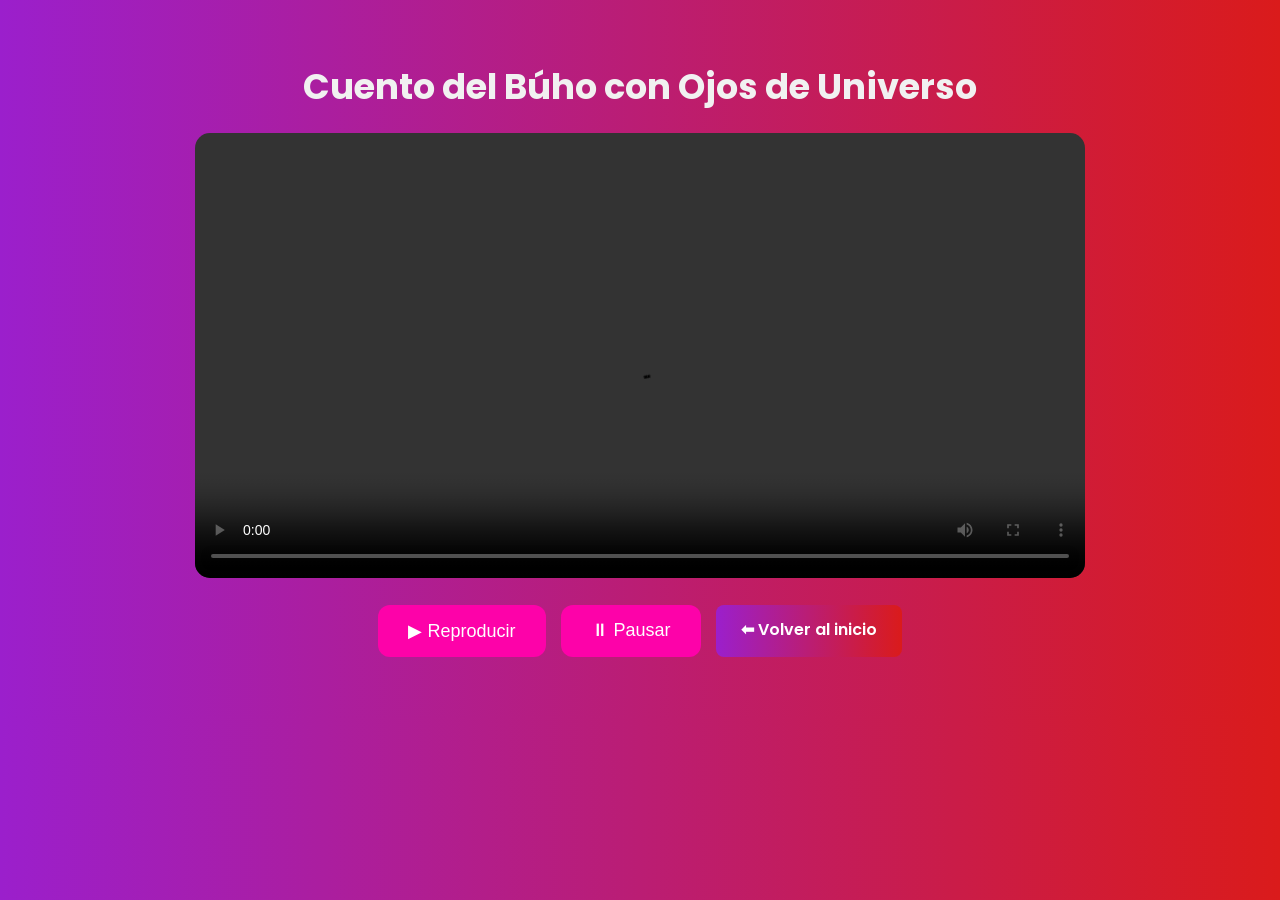
==== index.html @ 7ed65576 "Add files via upload" ====
<!DOCTYPE html>
<html lang="es">
<head>
  <meta charset="UTF-8" />
  <meta name="viewport" content="width=device-width, initial-scale=1.0" />
  <title>Cuento del Búho con Ojos de Universo</title>
  <link rel="stylesheet" href="proyectoinicio.css" />
  <style>
   .video-page {
      text-align: center;
      padding: 60px 20px;
      color: #f1f1f1;
    }

    .video-page h1 {
      font-size: 2.2rem;
      margin-bottom: 20px;
    }

    video {
      width: 80%;
      border-radius: 15px;
      margin-bottom: 20px;
    }

    .back-btn {
      background: linear-gradient(to right, #9b1fcc, #da1b1b);
      color: white;
      padding: 12px 25px;
      border-radius: 8px;
      text-decoration: none;
      font-weight: 600;
      transition: 0.3s;
    }

    .back-btn:hover {
      background: linear-gradient(to right, #9b1fcc, #da1b1b);
    }
  </style>
</head>

<body>

  <section class="video-page container">
    <h1><strong>Cuento del Búho con Ojos de Universo</strong></h1>
    <video id="video" controls autoplay>
      <source src="video/cuento-buho.mp4" type="video/mp4" />
      <track src="media/subtitulos.vtt" kind="subtitles" srclang="es" label="Español" default>
    </video>
  <div class="video-buttons">
    <button onclick="playVideo()">▶ Reproducir</button>
    <button onclick="pauseVideo()">⏸ Pausar</button>
      <a href="proyectoinicio.html" class="back-btn">⬅ Volver al inicio</a>
  </div>
  </section>
  <script>
    const video = document.getElementById("video");

    function playVideo() {
      video.play();
    }
    function pauseVideo() {
      video.pause();
    }

  </script>
  </section>

</body>
</html>
---- proyectoinicio.css ----
@import url('https://fonts.googleapis.com/css2?family=Poppins:wght@400;500;600:700;800&display=swap');

* {
    margin: 0;
    padding: 0;
    box-sizing: border-box;
    text-decoration: none;
    list-style: none;
}

body {
    font-family: 'Poppins', sans-serif;
    background-color: rgb(54, 47, 95);
}

img {
    max-width: 100%;
}

.container {
    max-width: 1200px;
    margin: 0 auto;
}

.header {
    background-image: url();
    background-position: center center;
    background-repeat: no-repeat;
    background-size: cover;
    display: flex;
    align-items: center;
    min-height: 80vh;
    padding: 80px 0;
}

.header-txt {
    font: bold;
}

.menu {
    position: absolute;
    top: 0;
    left: 0;
    right: 0;
    display: flex;
    align-items: center;
    justify-content: space-between;
}

.logo {
    color: rgb(255, 255, 255);
    font-size: 25px;
    font-weight: 800;
    text-transform: uppercase;
}

.menu .navbar ul li {
    position: relative;
    float: left;
}

.menu .navbar ul li a {
    font-size: 18px;
    padding: 20px;
    color: rgb(255, 255, 255);
    font-weight: 600;
    display: block;

}

.menu .navbar ul li a:hover {
    color: rgb(0, 0, 0);
}

#menu {
    display: none;
}

.menu-icono {
    width: 25px;
}

.menu label {
    cursor: pointer;
    display: none;

}

.header-content {
    display: flex;
}

.header-txt {
    flex-basis: 50%;
}

.header-txt h1 {
    font-size: 60px;
    color: rgb(238, 236, 236);
    line-height: 1.3;
    margin-bottom: 25px;
}

.header-txt span {
    color: rgb(0, 0, 0);
    font-size: 65px;
}

.header-txt p {
    font-size: 23px;
    color: rgb(255, 255, 255);
    margin-bottom: 45px;
}

.buttons {
    display: flex;
}

.btn-1,
.btn-2,
.btn-3 {
    display: inline-block;
    padding: 11px 35px;
    border: 2px solid rgb(255, 255, 255);
    border-radius: 25px;
    margin-right: 25px;
    font-size: 27px;
    color: rgb(65, 69, 114);
}

.btn-1:hover {
    background-color: white;
}

.popular {
    padding: 100px 0;
    text-align: center;
}

h2 {
    color: rgb(255, 255, 255);
    font-size: 35px;
    margin-bottom: 45px;

}

.popular-content {
    display: flex;

    justify-content: space-between;
}

.popular-content img {
    width: 250px;
}

.product-content {
    display: grid;
    grid-template-columns: repeat(3, 1fr);
    gap: 50px;
}

.product-1 {
    background-color: rgb(66, 57, 99);
}

.product-txt {
    padding: 50px 30px;
}

h3 {
    font-size: 20px;
    color: rgb(255, 255, 255);
    margin-bottom: 20px;
}

.price {
    display: flex;

    align-items: center;
}

.price p {
    font-size: 17px;
    color: rgb(0, 0, 0);

}

.btn-2 {
    padding: 5px 25px;
    background-color: rgb(255, 255, 255);
    margin-right: 0;
}

.contact {
    padding: 150px 300px;
}

.contact-content {
    background: linear-gradient(to right, #9b1fcc, #da1b1b);
    text-align: center;
    padding: 50px;
    border-radius: 50px;
}

form {
    display: flex;
    justify-content: center;
    margin-top: 20px;

}

input {
    padding: 18px 25px;
    background-color: rgb(255, 255, 255);
    border: 0;
    border-radius: 25px;
    outline: none;
    margin-right: 10px;
    color: rgb(0, 0, 0);
    font-size: 17px;
}

::placeholder {
    color: rgb(0, 0, 0);
    font-size: 17px;
}

.btn-3 {
    background-color: rgb(255, 255, 255);
    cursor: pointer;
    margin-right: 0;
}

.footer {
    display: flex;
    justify-content: space-between;
    align-items: center;
    padding: 5S0px 0;
}

.link ul {
    display: flex;
}

.link ul li>a {
    font-size: 17px;
    color: rgb(255, 255, 255);
    margin-right: 20px;

}

.link ul li>a:hover {
    color: rgb(0, 0, 0);
}

@media(max-width:991px) {
    .menu {
        padding: 20px;
    }

    .menu label {
        display: initial;
    }

    .menu .navbar {
        position: absolute;
        top: 100%;
        left: 0;
        right: 0;
        background-color: rgb(255, 255, 255);
        display: none;
    }

    .menu .navbar ul li a:hover {
        color: white;
    }

    .menu .navbar ul li {
        width: 100%;
    }

    #menu:checked~.navbar {
        display: initial;
    }

    .header {
        min-height: 0vh;
        padding: 80px 30px 50px 30px;
    }

    .header-txt {
        text-align: center;
        flex-basis: 100%;
    }

    .header-txt h2 {
        font-size: 50px;
        margin-bottom: 15px;

    }

    .buttons {
        justify-content: center;
    }

    .btn-1:last-of-type {
        margin-right: 0;

    }

    .popular {
        display: none;

    }

    .product {
        padding: 30px;

    }

    .product-content {
        grid-template-columns: repeat(1, 1fr);
        gap: 30px;
    }

    .product-1 img {
        width: 100%;
    }

    .contact {
        padding: 30px;
    }

    form {
        flex-direction: column;
    }

    input {
        margin: 0 0 2px 0;

    }

    .footer {
        flex-direction: column;
        text-align: center;
    }

    .link ul {
        margin-top: 20px;
    }

}

.resolucion {
    width: 99%;
    text-align: center;
}

@media (max-width: 767px) {
    .desktop {
        display: none;
    }

    .telefono {
        display: none;
    }
}
body {
      margin: 0;
      font-family: "Poppins", sans-serif;
        background: linear-gradient(to right, #9b1fcc, #da1b1b);
      color: #000000;
    }

    header {
      background: linear-gradient(to right, #90caf9, #a5d6a7, #fff59d);
      color: #fcfcfc;
      padding: 20px 0;
    }

    .container {
      width: 90%;
      max-width: 1200px;
      margin: auto;
    }

    .menu {
      display: flex;
      justify-content: space-between;
      align-items: center;
    }

    .menu .logo {
      font-size: 28px;
      font-weight: bold;
      text-decoration: none;
      color: #ffffff;
    }

    .navbar ul {
      list-style: none;
      display: flex;
      gap: 20px;
    }

    .navbar ul li a {
      text-decoration: none;
      color: #ffffff;
      font-weight: 600;
      transition: 0.3s;
    }

    .navbar ul li a:hover {
      color: #000000;
    }

    /* --- HEADER CONTENT --- */
    .header-content {
      display: flex;
      align-items: center;
      justify-content: space-between;
      gap: 20px;
      margin-top: 40px;
      flex-wrap: wrap;
    }

    .header-txt {
      flex: 1;
      min-width: 300px;
    }

    .header-txt h1 {
      font-size: 2.5rem;
      color: #ffffff;
    }

    .header-txt span {
      color: #ffffff;
    }

    .header-txt p {
      line-height: 1.6;
      margin: 20px 0;
    }

    .butons {
      display: flex;
      gap: 15px;
    }

    .btn-1 {
      background-color: #ff00d4;
      color: rgb(255, 255, 255);
      padding: 15px 25px;
      border-radius: 12px;
      text-decoration: none;
      font-size: 18px;
      font-weight: 600;
      transition: 0.3s;
    }

    .btn-1:hover {
      background-color: #dd04a0;
    }

    .header-img {
      flex: 1;
      display: flex;
      justify-content: center;
    }

    .header-img img {
      max-width: 90%;
      border-radius: 40px;
    }

    /* --- SECCIÓN POPULAR --- */
    .popular {
      text-align: center;
      margin-top: 40px;
    }

    .popular h2 {
      font-size: 2rem;
      color: #fcfcfc;
      margin-bottom: 20px;
    }

    .popular-content {
      display: flex;
      justify-content: center;
      flex-wrap: wrap;
      gap: 20px;
    }

    .popular-content img {
      width: 250px;
      border-radius: 20px;
      transition: 0.3s;
    }

    .popular-content img:hover {
      transform: scale(1.05);
    }

    /* --- PRODUCTOS (CUENTOS) --- */
    .product {
      margin-top: 40px;
    }

    .product h2 {
      text-align: center;
      color: #ffffff;
      margin-bottom: 20px;
    }

    .product-content {
      display: flex;
      flex-wrap: wrap;
      justify-content: center;
      gap: 20px;
    }

    .product-1 {
      background: #f8f8f8;
      border-radius: 20px;
      padding: 20px;
      width: 300px;
      box-shadow: 0 4px 10px rgba(0, 0, 0, 0.1);
      transition: 0.3s;
    }

    .product-1:hover {
      transform: translateY(-5px);
    }

    .product-1 img {
      width: 100%;
      border-radius: 20px;
    }

    .product-txt h3 {
      color: #c40cd4;
    }

    .price {
      display: flex;
      justify-content: space-between;
      align-items: center;
      margin-top: 10px;
    }

    .btn-2 {
      background: linear-gradient(to right, #9b1fcc, #da1b1b);
      color: #f7f7f7;
      padding: 10px 20px;
      border-radius: 10px;
      text-decoration: none;
      font-weight: 600;
      transition: 0.3s;
    }

    .btn-2:hover {
      background: linear-gradient(to right, #9b1fcc, #da1b1b);
    }

    /* --- VIDEO EDUCATIVO --- */
    .video-section {
      text-align: center;
      margin-top: 60px;
     background: linear-gradient(to right, #ad00f1, #ff0000);
      padding: 40px 20px;
      border-radius: 25px;
    }

    video {
      width: 80%;
      border-radius: 15px;
      margin-bottom: 15px;
    }

    .video-buttons {
      display: flex;
      justify-content: center;
      gap: 15px;
      flex-wrap: wrap;
    }

    .video-buttons button {
      font-size: 18px;
      padding: 15px 30px;
      border: none;
      border-radius: 12px;
      background: #fd02a9;
      color: white;
      cursor: pointer;
      transition: 0.3s;
    }

    .video-buttons button:hover {
      background: #c50938;
    }

    /* --- AVATAR GUIA --- */
    .avatar {
      position: fixed;
      bottom: 20px;
      right: 20px;
      display: flex;
      align-items: center;
      gap: 10px;
      background: linear-gradient(to right, #9b1fcc, #da1b1b);;
      border-radius: 20px;
      padding: 15px;
      box-shadow: 0 0 10px rgba(0, 0, 0, 0.2);
      animation: float 3s ease-in-out infinite;
    }

    .avatar img {
      width: 70px;
      height: 70px;
      border-radius: 50%;
    }

    @keyframes float {
      0% {
        transform: translateY(0);
      }

      50% {
        transform: translateY(-10px);
      }

      100% {
        transform: translateY(0);
      }
    }

    .avatar-text {
      font-size: 16px;
      color: #ffffff;
      max-width: 200px;
    }

    /* --- CONTACTO Y FOOTER --- */
    .contact {
      text-align: center;
      margin-top: 60px;
      background: #f1f8e9;
      padding: 30px;
      border-radius: 20px;
    }

    .contact h3 {
      color: #ececec;
    }

    .contact input[type="email"] {
      padding: 12px;
      border-radius: 8px;
      border: 1px solid #000000;
      width: 250px;
    }

    .btn-3 {
      background: linear-gradient(to right, #9b1fcc, #da1b1b);
      border: none;
      padding: 12px 25px;
      border-radius: 8px;
      color: white;
      font-weight: 600;
      margin-left: 10px;
      cursor: pointer;
    }



    footer a {
      color: #0f0e04;
      text-decoration: none;
      font-weight: 600;
    }

    footer ul {
      list-style: none;
      display: flex;
      justify-content: center;
      gap: 20px;
      padding: 0;
      margin-top: 10px;
    }
    .contact {
  text-align: center;
  margin-top: 60px;
  background: #f1f8e9;
  padding: 30px;
  border-radius: 20px;
  margin-bottom: 50px; /* 🔹 Agrega este espacio debajo */
}

footer {
  margin-top: 20px; /* 🔹 Pequeño margen arriba */
  padding: 20px;
  background: linear-gradient(to right, #9b1fcc, #da1b1b);
  color: white;
  text-align: center;
  border-radius: 30px;
}
/* ======= BOTÓN VOLVER ARRIBA A LA IZQUIERDA ======= */
#btnSubir {
  display: none;
  position: fixed;
  bottom: 25px;
  left: 25px; /* 🔹 Cambiado de right → left */
  background: linear-gradient(to right, #9b1fcc, #da1b1b);
  color: white;
  border: none;
  border-radius: 50%;
  width: 55px;
  height: 55px;
  font-size: 24px;
  cursor: pointer;
  box-shadow: 0 4px 8px rgba(0, 0, 0, 0.3);
  transition: all 0.3s ease;
  z-index: 1000;
}

#btnSubir:hover {
  background-color: #66bb6a;
  transform: scale(1.1);
}
.cambio:hover{
  color: #070707;
}
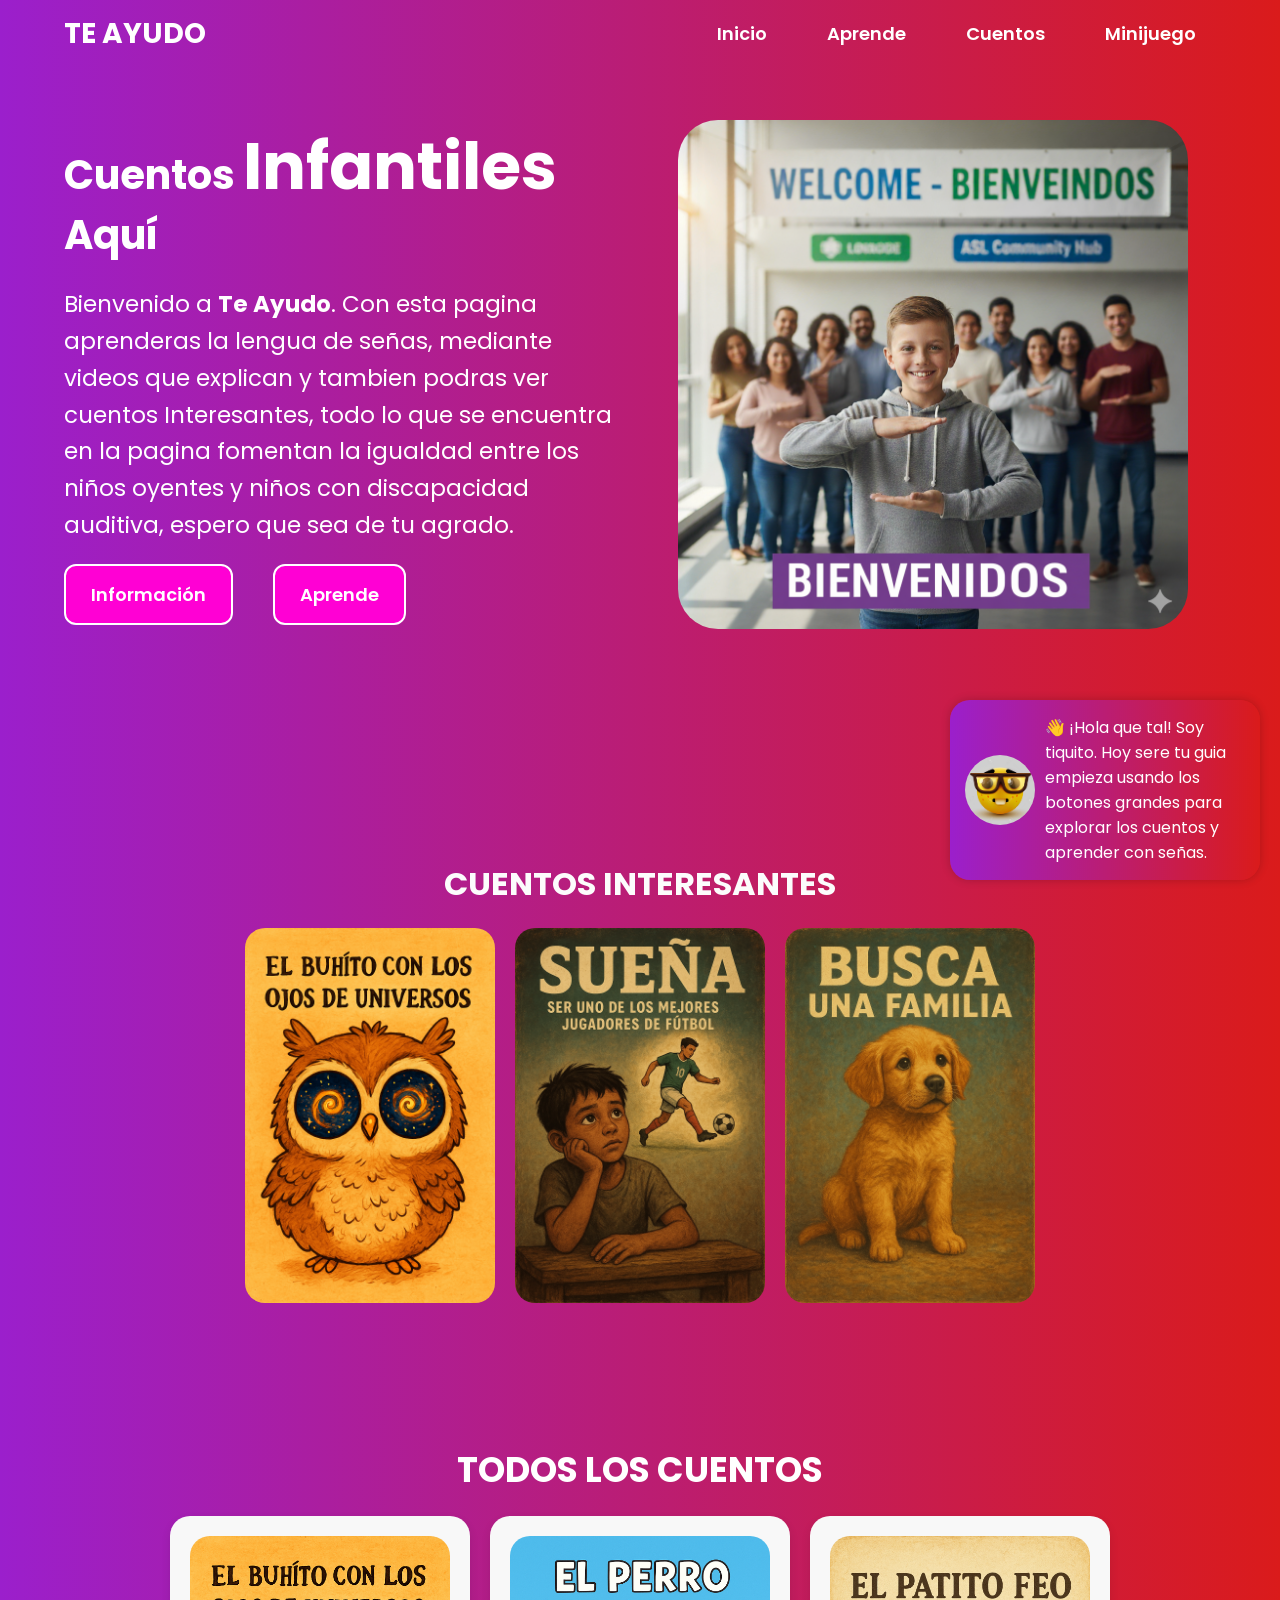
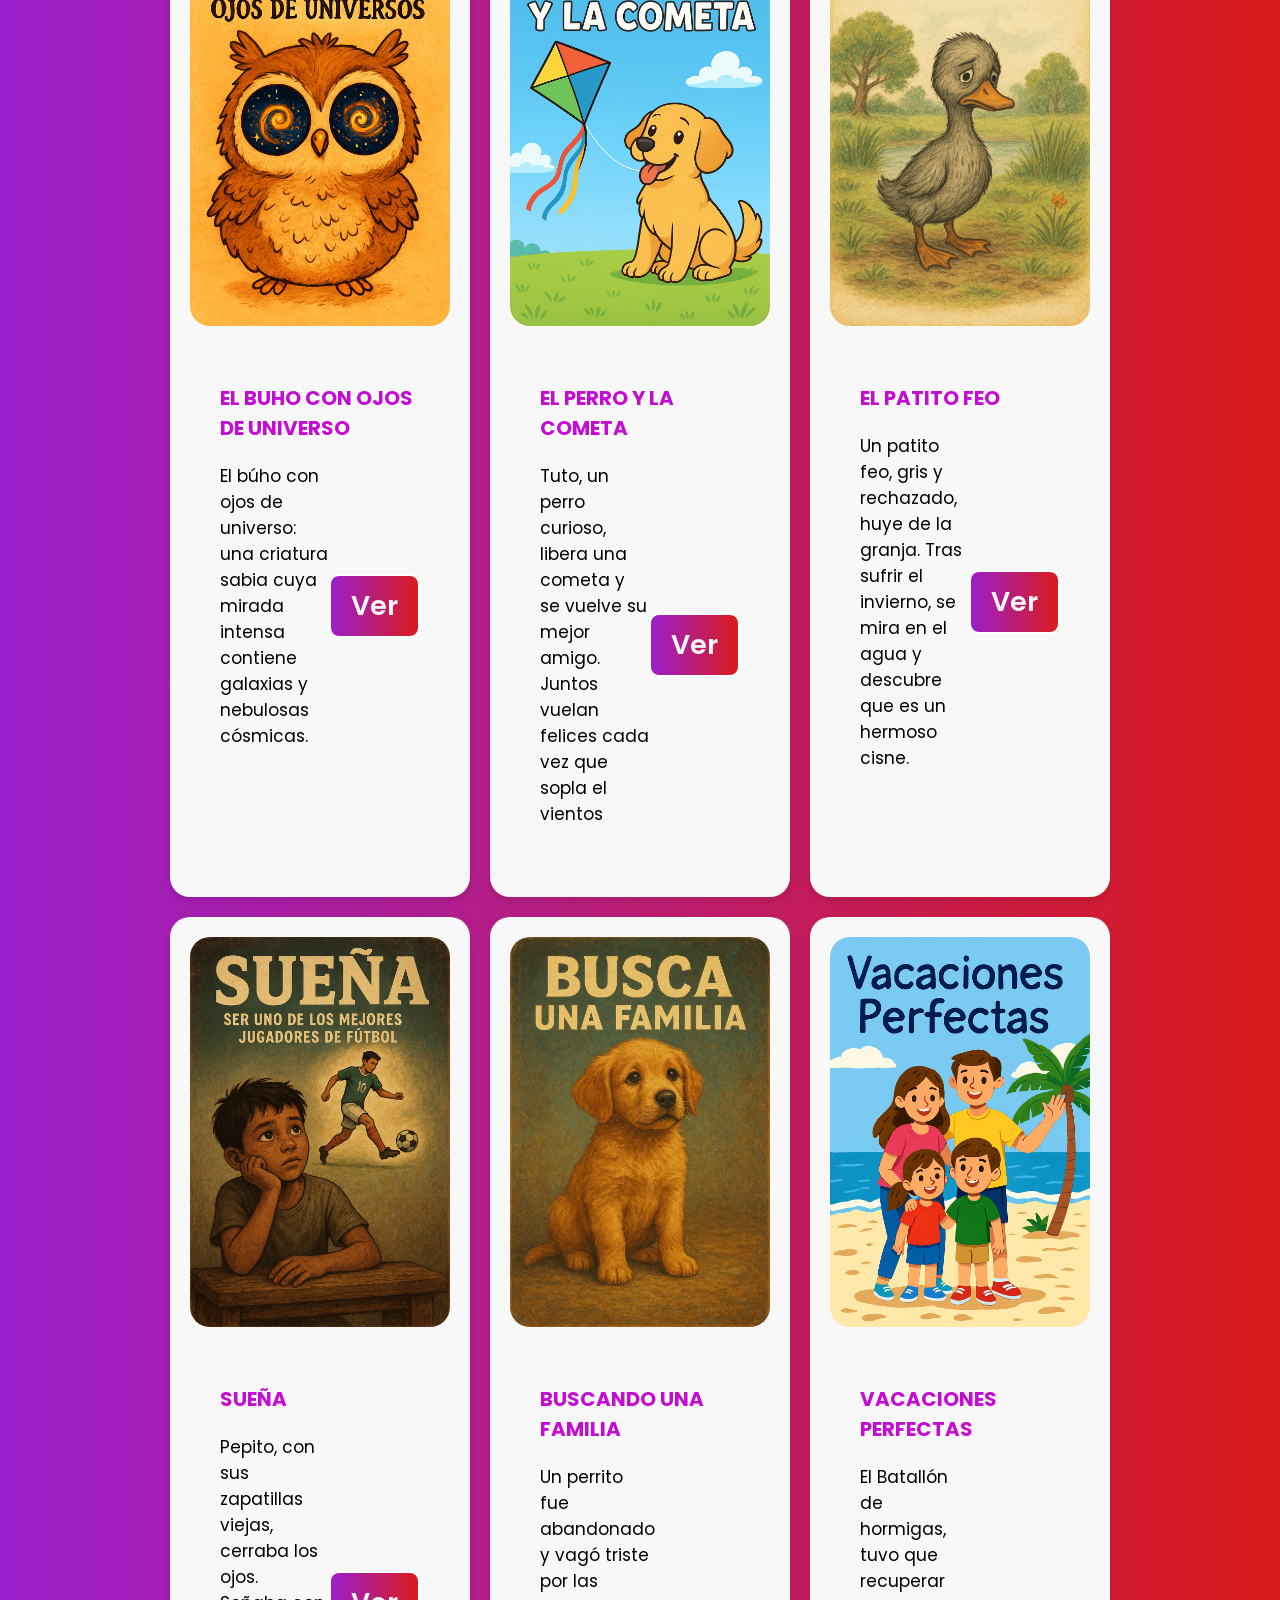
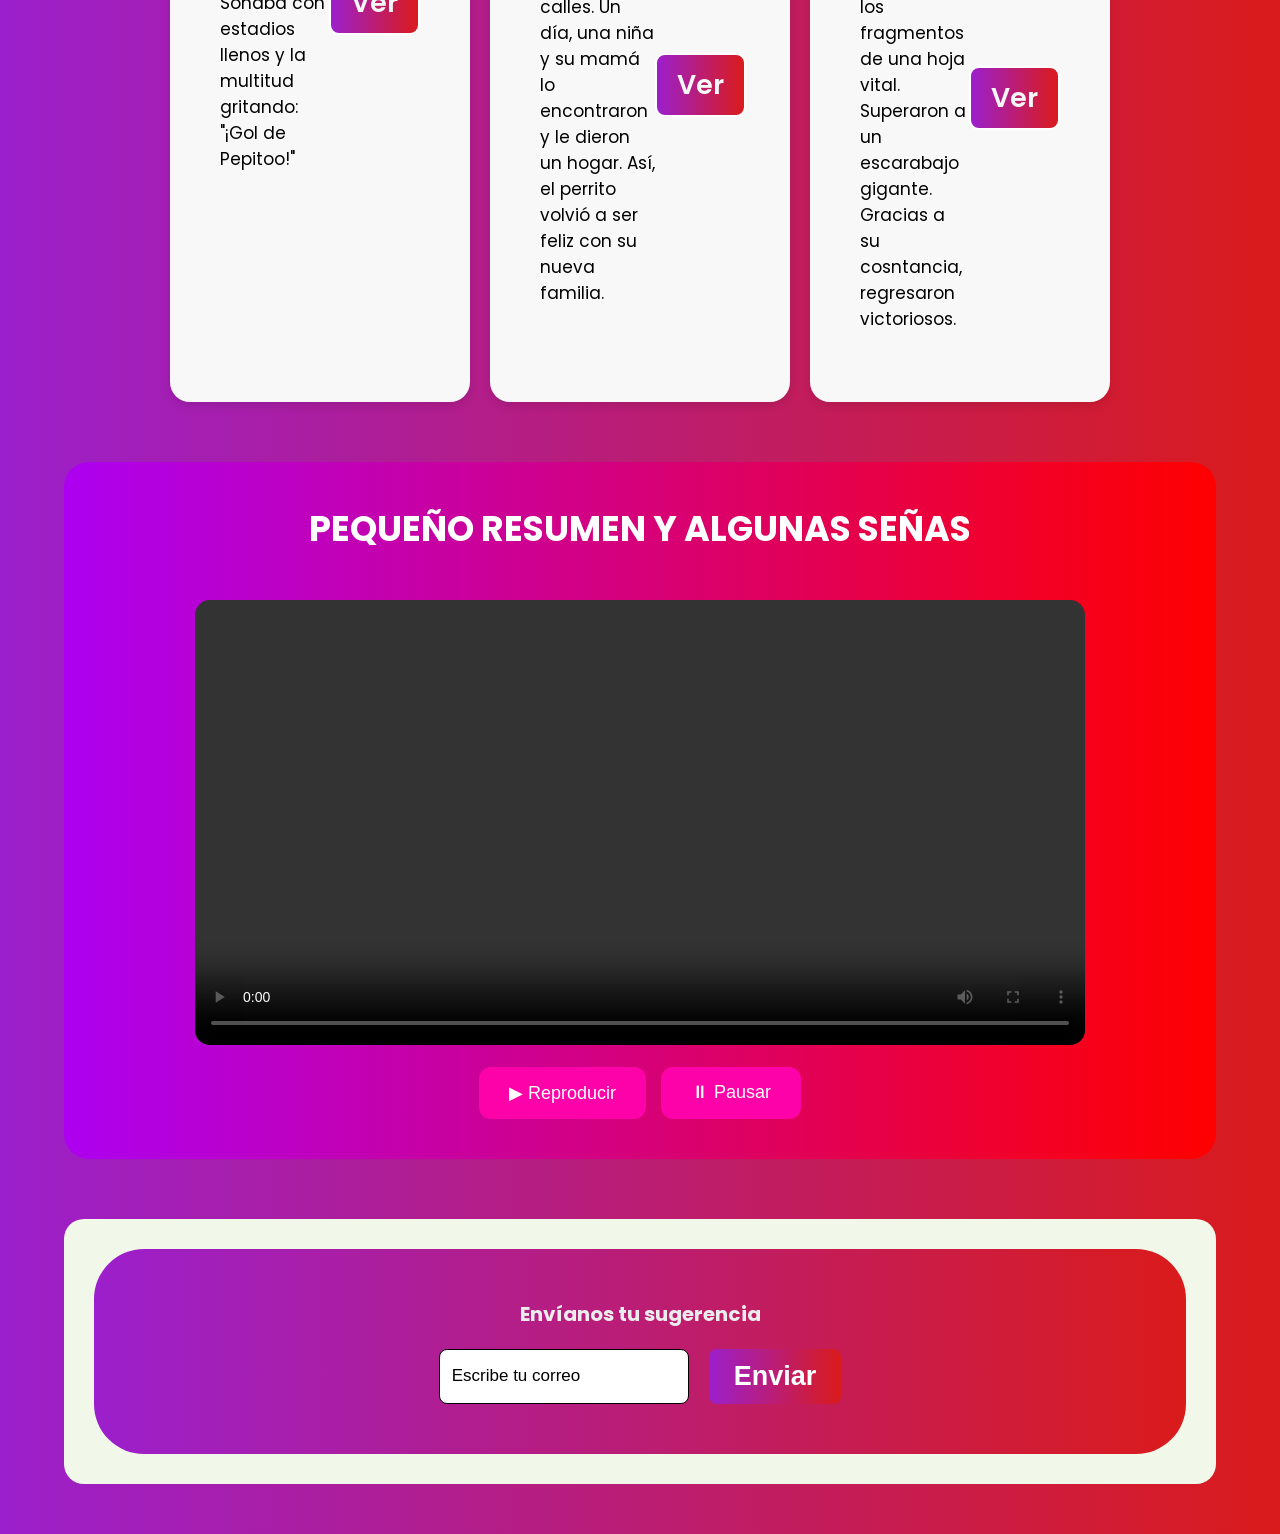
==== commit a480b393: "Add files via upload" ====
--- a/index.html
+++ b/index.html
@@ -1,58 +1,175 @@
 <!DOCTYPE html>
 <html lang="es">
+
 <head>
   <meta charset="UTF-8" />
   <meta name="viewport" content="width=device-width, initial-scale=1.0" />
-  <title>Cuento del Búho con Ojos de Universo</title>
-  <link rel="stylesheet" href="proyectoinicio.css" />
+  <title>Te Ayudo</title>
+  <link rel="stylesheet" href="proyectoinicio.css">
   <style>
-   .video-page {
-      text-align: center;
-      padding: 60px 20px;
-      color: #f1f1f1;
-    }
-
-    .video-page h1 {
-      font-size: 2.2rem;
-      margin-bottom: 20px;
-    }
-
-    video {
-      width: 80%;
-      border-radius: 15px;
-      margin-bottom: 20px;
-    }
-
-    .back-btn {
-      background: linear-gradient(to right, #9b1fcc, #da1b1b);
-      color: white;
-      padding: 12px 25px;
-      border-radius: 8px;
-      text-decoration: none;
-      font-weight: 600;
-      transition: 0.3s;
-    }
-
-    .back-btn:hover {
-      background: linear-gradient(to right, #9b1fcc, #da1b1b);
-    }
+
   </style>
 </head>
 
 <body>
 
-  <section class="video-page container">
-    <h1><strong>Cuento del Búho con Ojos de Universo</strong></h1>
-    <video id="video" controls autoplay>
-      <source src="video/cuento-buho.mp4" type="video/mp4" />
+  <header class="header">
+    <div class="menu container">
+      <a href="#" class="logo"><strong>Te Ayudo</strong></a>
+      <nav class="navbar">
+        <ul>
+          <li><a href="#">Inicio</a></li>
+          <li><a href="proyectoaprende.html">Aprende</a></li>
+          <li><a href="proyectocuento.html">Cuentos</a></li>
+          <li><a href="proyectojuego.html">Minijuego</a></li>
+        </ul>
+      </nav>
+    </div>
+
+    <div class="header-content container">
+      <div class="header-txt">
+        <h1><strong>Cuentos <span class="cambio">Infantiles</span> Aquí</strong></h1>
+        <p>
+          Bienvenido a <strong>Te Ayudo</strong>. Con esta pagina aprenderas la lengua de señas, mediante videos que
+          explican y tambien podras ver cuentos
+          Interesantes, todo lo que se encuentra en la pagina fomentan la igualdad entre los niños oyentes y niños con
+          discapacidad auditiva, espero
+          que sea de tu agrado.
+        </p>
+        <div class="butons">
+          <a href="#" class="btn-1">Información</a>
+          <a href="proyectoaprende.html" class="btn-1">Aprende</a>
+        </div>
+      </div>
+      <div class="header-img">
+        <img src="imagenes/Gemini_Generated_Image_t349ket349ket349.png" alt="Imagen educativa" />
+      </div>
+    </div>
+  </header>
+
+  <section class="popular container">
+    <h2>CUENTOS INTERESANTES</h2>
+    <div class="popular-content">
+      <img src="imagenes/buho.png" alt="" />
+      <img src="imagenes/sueña.png" alt="" />
+      <img src="imagenes/buscandofamilia.png" alt="" />
+    </div>
+  </section>
+
+  <main class="product container">
+    <h2>TODOS LOS CUENTOS</h2>
+    <div class="product-content">
+      <div class="product-1">
+        <img src="imagenes/buho.png" alt="" />
+        <div class="product-txt">
+          <h3><strong>EL BUHO CON OJOS DE UNIVERSO</strong></h3>
+          <div class="price">
+            <p>El búho con ojos de universo: una criatura sabia
+              cuya mirada intensa contiene galaxias y nebulosas cósmicas.</p>
+            <a href="index.html" class="btn-2">Ver</a>
+          </div>
+        </div>
+      </div>
+
+
+      <div class="product-1">
+        <img src="imagenes/el perro.png" alt="" />
+        <div class="product-txt">
+          <h3><strong>EL PERRO Y LA COMETA</strong></h3>
+          <div class="price">
+            <p>Tuto, un perro curioso, libera una cometa y se vuelve su mejor amigo.
+               Juntos vuelan felices cada vez que sopla el vientos</p>
+            <a href="cuentoperro.html" class="btn-2">Ver</a>
+          </div>
+        </div>
+      </div>
+
+      <div class="product-1">
+        <img src="imagenes/patitofeo.png" alt="" />
+        <div class="product-txt">
+          <h3><strong>EL PATITO FEO</strong></h3>
+          <div class="price">
+            <p>Un patito feo, gris y rechazado, huye de la granja.
+              Tras sufrir el invierno, se mira en el agua y descubre que es un hermoso cisne.</p>
+            <a href="PATITO.html" class="btn-2">Ver</a>
+          </div>
+        </div>
+      </div>
+      <div class="product-1">
+        <img src="imagenes/sueña.png" alt="" />
+        <div class="product-txt">
+          <h3><strong>SUEÑA</strong></h3>
+          <div class="price">
+            <p>Pepito, con sus zapatillas viejas, cerraba los ojos.
+              Soñaba con estadios llenos y la multitud gritando: "¡Gol de Pepitoo!"</p>
+            <a href="sueña.html" class="btn-2">Ver</a>
+          </div>
+        </div>
+      </div>
+      <div class="product-1">
+        <img src="imagenes/buscandofamilia.png" alt="" />
+        <div class="product-txt">
+          <h3><strong>BUSCANDO UNA FAMILIA</strong></h3>
+          <div class="price">
+            <p>Un perrito fue abandonado y vagó triste por las calles.
+              Un día, una niña y su mamá lo encontraron y le dieron un hogar.
+              Así, el perrito volvió a ser feliz con su nueva familia.</p>
+            <a href="cuentoperro2.html" class="btn-2">Ver</a>
+          </div>
+        </div>
+      </div>
+      <div class="product-1">
+        <img src="imagenes/VACACIONESPERFECTAS.png" alt="" />
+        <div class="product-txt">
+          <h3><strong>VACACIONES PERFECTAS</strong></h3>
+          <div class="price">
+            <p>El Batallón de hormigas, tuvo que recuperar los fragmentos de una hoja vital.
+              Superaron a un escarabajo gigante.
+              Gracias a su cosntancia, regresaron victoriosos.</p>
+            <a href="CUENTO.html" class="btn-2">Ver</a>
+          </div>
+        </div>
+      </div>
+
+    </div>
+  </main>
+
+  <!-- SECCIÓN DE VIDEO CON SEÑA + SUBTÍTULO + VOZ -->
+  <section class="video-section container">
+    <h2>PEQUEÑO RESUMEN Y ALGUNAS SEÑAS</h2>
+    <video id="video" controls>
+      <source src="video/Lenguaje de señas para niños_Lesco 🖐🏻 - Teacher Wen (720p, h264).mp4" type="video/mp4" />
       <track src="media/subtitulos.vtt" kind="subtitles" srclang="es" label="Español" default>
     </video>
-  <div class="video-buttons">
-    <button onclick="playVideo()">▶ Reproducir</button>
-    <button onclick="pauseVideo()">⏸ Pausar</button>
-      <a href="proyectoinicio.html" class="back-btn">⬅ Volver al inicio</a>
+    <div class="video-buttons">
+      <button onclick="playVideo()">▶ Reproducir</button>
+      <button onclick="pauseVideo()">⏸ Pausar</button>
+
+    </div>
+  </section>
+
+  <section class="contact container">
+    <div class="contact-content">
+      <h3>Envíanos tu sugerencia</h3>
+      <form>
+        <input type="email" placeholder="Escribe tu correo" />
+        <input type="submit" class="btn-3" value="Enviar" />
+      </form>
+    </div>
+  </section>
+
+ 
+
+  <!-- AVATAR ANIMADO -->
+  <div class="avatar" id="avatar">
+    <img src="imagenes/134176180-nerd-face-emoji-clever-emoticon-with-glasses-geek-or-student-vector-illustration.jpg"
+      alt="Guía" />
+    <div class="avatar-text">
+      👋 ¡Hola que tal! Soy tiquito. Hoy sere tu guia empieza usando los botones grandes para explorar los cuentos y
+      aprender con señas.
+    </div>
   </div>
-  </section>
+
   <script>
     const video = document.getElementById("video");
 
@@ -64,7 +181,30 @@
     }
 
   </script>
-  </section>
+ <!-- ======= BOTÓN VOLVER ARRIBA ======= -->
+<button id="btnSubir" title="Ir arriba">⬆</button>
+
+<script>
+  // Mostrar u ocultar el botón según el desplazamiento
+  const btnSubir = document.getElementById("btnSubir");
+
+  window.onscroll = function () {
+    if (document.body.scrollTop > 200 || document.documentElement.scrollTop > 200) {
+      btnSubir.style.display = "block";
+    } else {
+      btnSubir.style.display = "none";
+    }
+  };
+
+  // Cuando se hace clic, vuelve al inicio
+  btnSubir.addEventListener("click", function () {
+    window.scrollTo({
+      top: 0,
+      behavior: "smooth"
+    });
+  });
+</script>
 
 </body>
-</html>
+
+</html>
